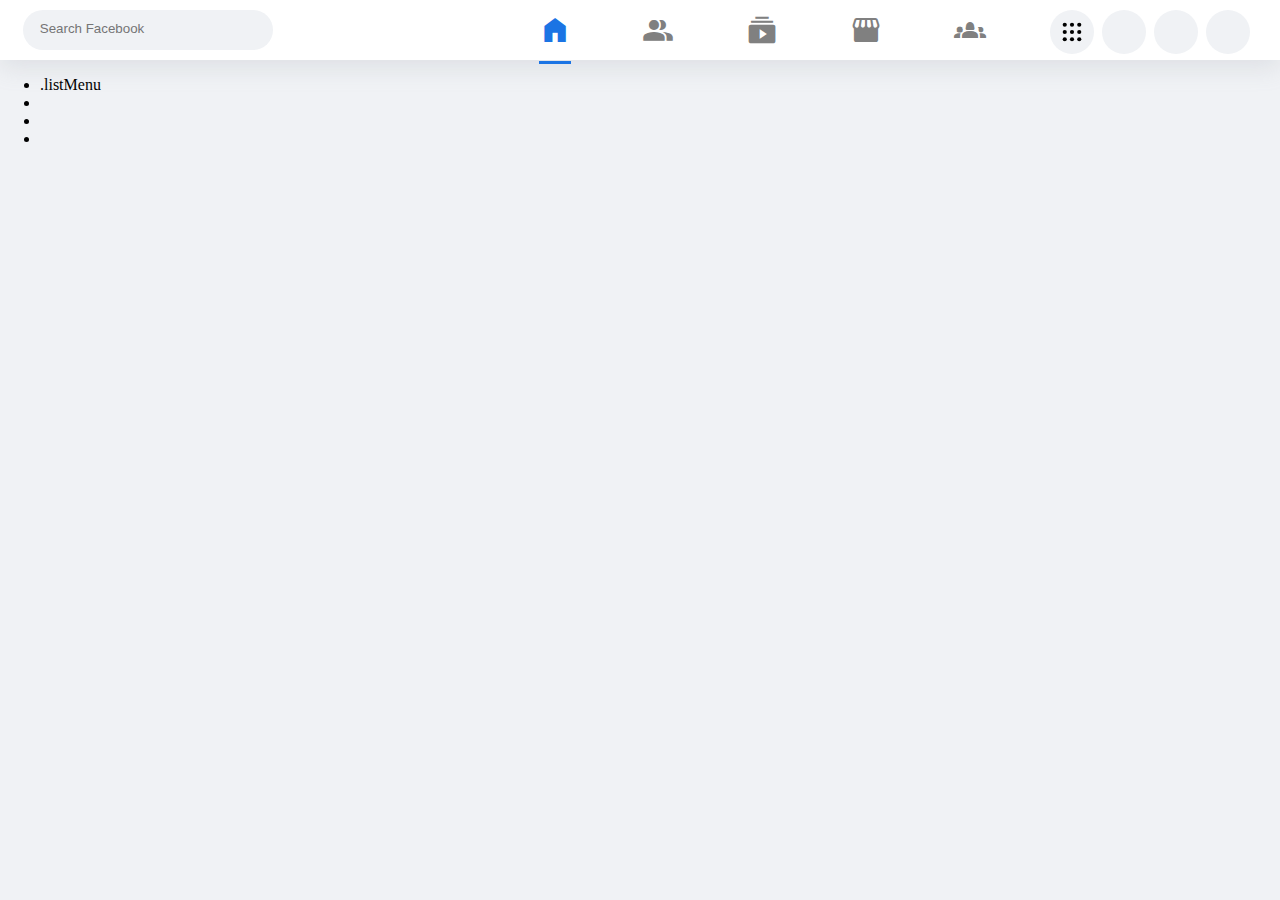
==== index.html @ 05fc9ad9 "Nav - Done" ====
<!DOCTYPE html>
<html lang="en">
  <head>
    <meta charset="UTF-8" />
    <meta http-equiv="X-UA-Compatible" content="IE=edge" />
    <meta name="viewport" content="width=\, initial-scale=1.0" />
    <link
      rel="stylesheet"
      href="https://fonts.googleapis.com/css2?family=Material+Symbols+Outlined:opsz,wght,FILL,GRAD@20..48,100..700,0..1,-50..200"
    />
    <link
      rel="stylesheet"
      href="https://cdnjs.cloudflare.com/ajax/libs/font-awesome/6.1.2/css/all.min.css"
      integrity="sha512-1sCRPdkRXhBV2PBLUdRb4tMg1w2YPf37qatUFeS7zlBy7jJI8Lf4VHwWfZZfpXtYSLy85pkm9GaYVYMfw5BC1A=="
      crossorigin="anonymous"
      referrerpolicy="no-referrer"
    />
    <link rel="stylesheet" href="icons.css" />
    <link rel="stylesheet" href="style.css" />
    <title>Facebook</title>
  </head>
  <body>
    <!-- Nav bar -->

    <div class="nav-bar">
      <!-- Search Bar and Icon -->
      <div class="left">
        <div class="iconDiv">
          <i class="fa-brands fa-facebook"></i>
        </div>

        <div class="searchDiv">
          <i class="fa-solid fa-magnifying-glass"></i>
          <input class="searchBar" type="text" placeholder="Search Facebook" />
        </div>
      </div>

      <!-- Pages -->
      <div class="middle">
        <div class="pageWrapper">
          <div class="page activePage">
            <span class="active material-symbols-outlined">home</span>
          </div>
          <div class="page">
            <span class="material-symbols-outlined"> group </span>
          </div>
          <div class="page">
            <span class="material-symbols-outlined"> subscriptions </span>
          </div>
          <div class="page">
            <span class="material-symbols-outlined"> storefront </span>
          </div>
          <div class="page">
            <span class="material-symbols-outlined"> groups_2 </span>
          </div>
        </div>
      </div>
      <div class="right">
        <div class="options">
          <div class="option menu">
            <img class="menu-icon" src="./Icons/application.svg" alt="">
          </div>
          <div class="option messenger">
            <i class="fa-brands fa-facebook-messenger"></i>
          </div>
          <div class="option notification">
            <i class="fa-solid fa-bell"></i>
          </div>
          <div class="option avatar">
            <i class="fa-solid fa-user-tie"></i>
          </div>
        </div>
      </div>
    </div>

    <!-- Nav End -->

    <!-- Left Bar -->
    <div class="left-sidebar">
      <ul class="list">
        <li>
          .listMenu
        </li>
        <li></li>
        <li></li>
        <li></li>
      </ul>
    </div>
    <!-- Left End -->

    <!-- Right Bar -->
    <!-- Right End -->

    <!-- Body Content -->
  </body>
</html>
---- icons.css ----
.material-symbols-outlined {
  font-variation-settings:
  'FILL' 1,
  'wght' 400,
  'GRAD' 0,
  'opsz' 48
}
---- style.css ----
body{
margin: 0;
padding: 0;
background-color: #F0F2F5;
}

.nav-bar{
    background-color: #FFF;
    display: flex;
    height: 60px;
    margin: 0;
    padding: 0 1%;
    position: relative;
    box-shadow: rgba(149, 157, 165, 0.2) 0px 8px 24px;
}
.nav-bar .left{
    display: flex;
}
.searchDiv{
    background-color: #F0F2F5;
    width: 250px;
    border-radius: 20px;
    height: 40px;
    margin-top: 10px;
}

.searchDiv input{
    background-color: #F0F2F5;
    margin-top: 10px;
    border: none;
    }
    .searchDiv input:focus{
        outline: none;
    }
.searchDiv i{
    margin-left: 15px;
   
}

.iconDiv{
    margin-top: 6px;
    font-size: 42px;
    margin-right: 10px;
    color: #0572E6;
}

.pageWrapper{
    display: flex;
    width: 500px;
    justify-content: space-between;
    position: absolute;
    top: 10px;
    left: 40%;

}
.pageWrapper .page{
    font-size: xx-large;
}
.material-symbols-outlined {
    font-size: xx-large;
    color: gray;
  }


  .page{
    cursor: pointer;
    width: 85px;
    height: 46px;
    border-radius: 8px;
    text-align: center;
    margin-top: 0px;
  }
  .page:hover{
    background-color: #f0f0f0;
  }
  .page > span {
    margin-top: 4px;
  }

  .active{
    color: #1B74E4;
    border-bottom: 3px solid #1B74E4;
    height: 47px;  
  }
  .activePage:hover{

    background-color: #FFF;
    
  }
  .nav-bar .right{
    position: absolute;
    right: 0;
  }

  .nav-bar .right .options{
  display: flex;
  width: 200px;
  font-size: 25px;
  justify-content: space-between;
  margin-top: 10px;
  margin-right: 30px;
  }

  .options .option{
    background-color: #F0F2F5;
    border-radius: 50%;
    padding: 7px;
    width: 30px;
    height: 30px;
  }

  .menu-icon{
    width: 30px;
  }
  .options .menu{
    width: 30px;
    height: 30px;
  }

  .option i{
    margin-left: 3px;
  }

  .options .option:hover{
    background-color: #cacbcb;
    cursor: pointer;
  }
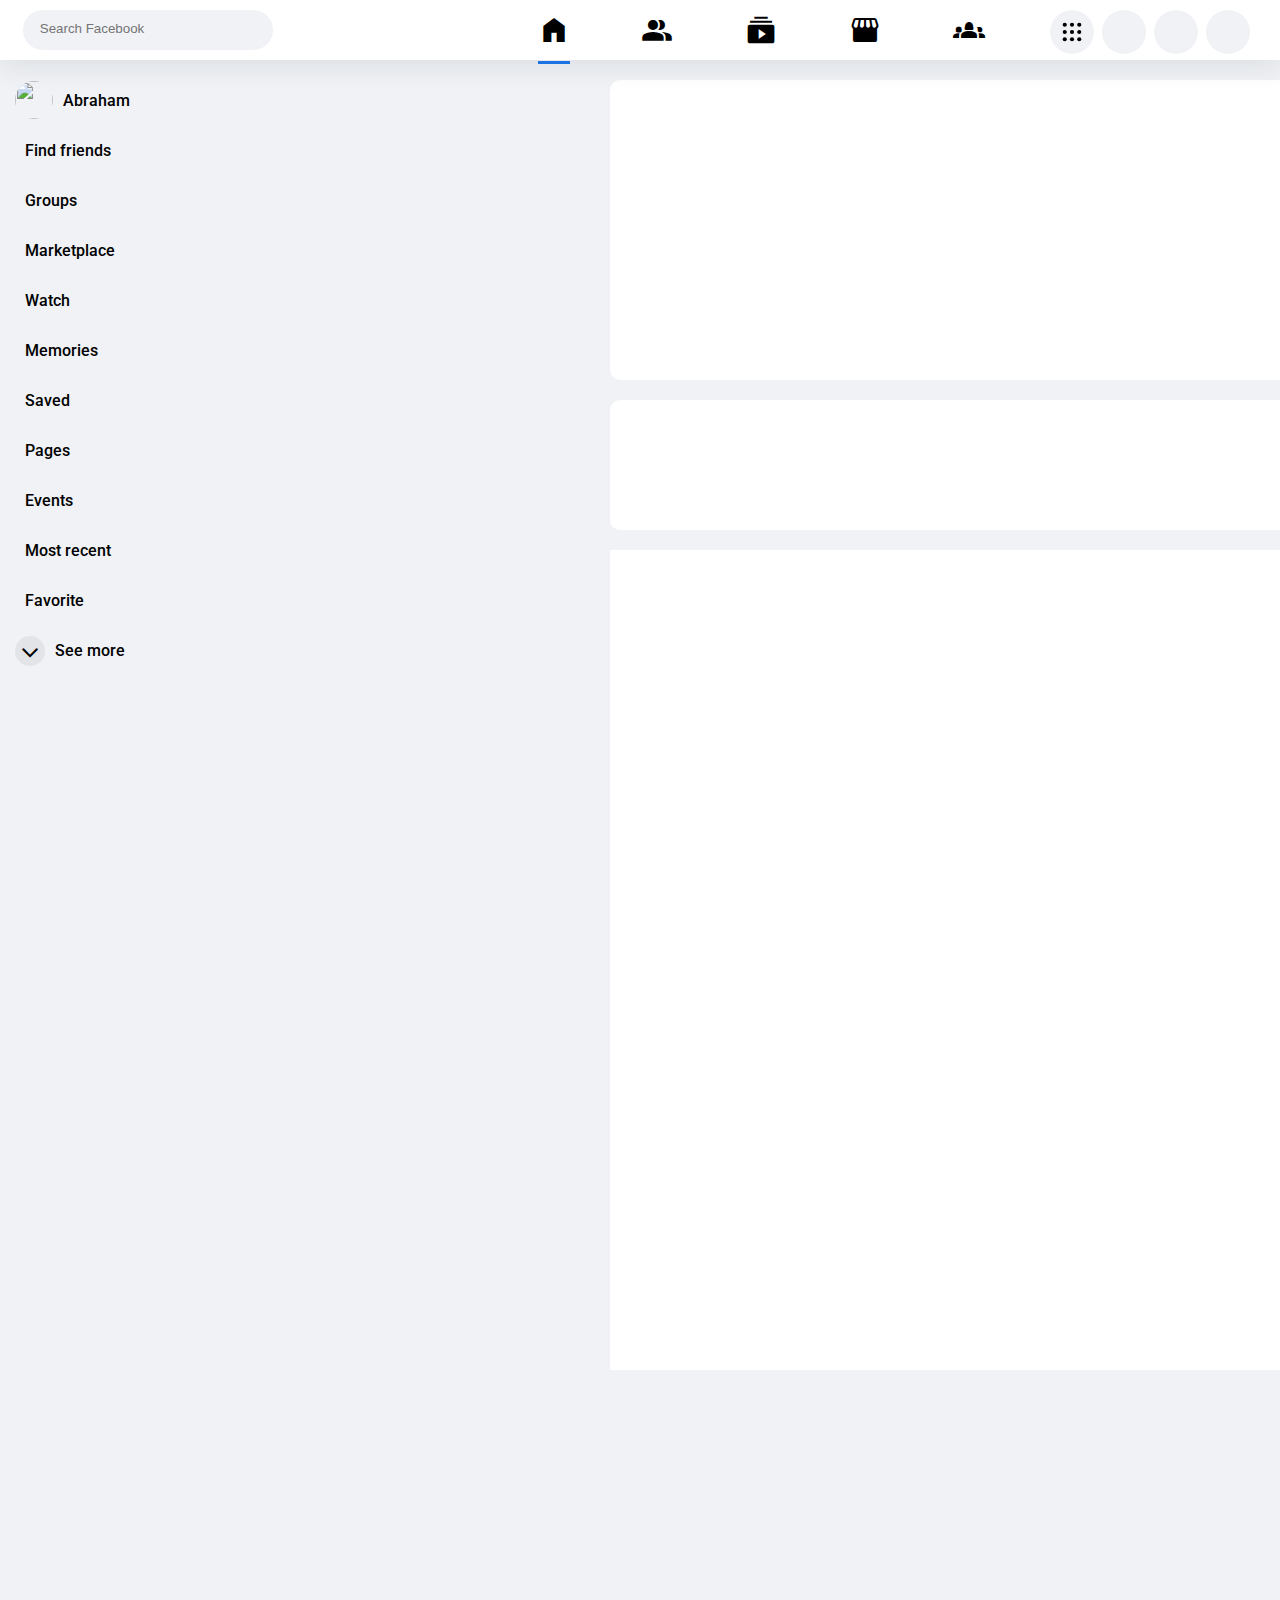
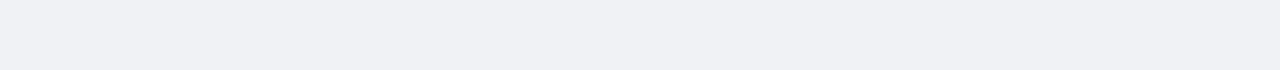
==== commit d476d986: "Post Layout" ====
--- a/index.html
+++ b/index.html
@@ -75,15 +75,191 @@
 
     <!-- Nav End -->
 
+    <div class="container">
+
+    
     <!-- Left Bar -->
+
+
     <div class="left-sidebar">
-      <ul class="list">
-        <li>
-          .listMenu
-        </li>
-        <li></li>
-        <li></li>
-        <li></li>
+      <ul class="lists">
+        <li>
+          <div class="list">
+            <div class="left">
+              <img class="list_logo avatar_img" src="https://cdn.discordapp.com/attachments/873277987313844304/1012802415671660554/image_1.jpeg" alt="">
+            </div>
+            <div class="right">
+              <p class="list_name">Abraham</p>
+            </div>
+          </div>
+        </li>
+
+
+
+
+        <li>
+          <div class="list">
+            <div class="left">
+              <img class="list_logo" src="https://static.xx.fbcdn.net/rsrc.php/v3/y8/r/S0U5ECzYUSu.png" alt="">
+            </div>
+            <div class="right">
+              <p class="list_name">Find friends</p>
+            </div>
+          </div>
+        </li>
+
+
+
+
+        <li>
+          <div class="list">
+            <div class="left">
+              <img class="list_logo" src="https://static.xx.fbcdn.net/rsrc.php/v3/y5/r/PrjLkDYpYbH.png" alt="">
+            </div>
+            <div class="right">
+              <p class="list_name">Groups</p>
+            </div>
+          </div>
+        </li>
+
+
+
+
+        <li>
+          <div class="list">
+            <div class="left">
+              <img class="list_logo" src="https://static.xx.fbcdn.net/rsrc.php/v3/yU/r/D2y-jJ2C_hO.png" alt="">
+            </div>
+            <div class="right">
+              <p class="list_name">Marketplace</p>
+            </div>
+          </div>
+        </li>
+
+
+
+
+
+        <li>
+          <div class="list">
+            <div class="left">
+              <img class="list_logo" src="https://static.xx.fbcdn.net/rsrc.php/v3/y5/r/duk32h44Y31.png" alt="">
+            </div>
+            <div class="right">
+              <p class="list_name">Watch</p>
+            </div>
+          </div>
+        </li>
+
+
+
+
+        <li>
+          <div class="list">
+            <div class="left">
+              <img class="list_logo" src="https://static.xx.fbcdn.net/rsrc.php/v3/y8/r/he-BkogidIc.png" alt="">
+            </div>
+            <div class="right">
+              <p class="list_name">Memories</p>
+            </div>
+          </div>
+        </li>
+        
+
+
+
+
+        <li>
+          <div class="list">
+            <div class="left">
+              <img class="list_logo" src="https://static.xx.fbcdn.net/rsrc.php/v3/yD/r/lVijPkTeN-r.png" alt="">
+            </div>
+            <div class="right">
+              <p class="list_name">Saved</p>
+            </div>
+          </div>
+        </li>
+       
+
+
+
+
+        <li>
+          <div class="list">
+            <div class="left">
+              <img class="list_logo" src="https://static.xx.fbcdn.net/rsrc.php/v3/yH/r/kyCAf2jbZvF.png" alt="">
+            </div>
+            <div class="right">
+              <p class="list_name">Pages</p>
+            </div>
+          </div>
+        </li>
+       
+
+
+        <li>
+          <div class="list">
+            <div class="left">
+              <img class="list_logo" src="https://static.xx.fbcdn.net/rsrc.php/v3/yr/r/qfMB40PdgWb.png" alt="">
+            </div>
+            <div class="right">
+              <p class="list_name">Events</p>
+            </div>
+          </div>
+        </li>
+    
+
+
+
+
+        <li>
+          <div class="list">
+            <div class="left">
+              <img class="list_logo" src="https://static.xx.fbcdn.net/rsrc.php/v3/yb/r/eECk3ceTaHJ.png" alt="">
+            </div>
+            <div class="right">
+              <p class="list_name">Most recent</p>
+            </div>
+          </div>
+        </li>
+     
+
+
+
+
+        <li>
+          <div class="list">
+            <div class="left">
+              <img class="list_logo" src="https://static.xx.fbcdn.net/rsrc.php/v3/yK/r/mAnT0r8GSOm.png" alt="">
+            </div>
+            <div class="right">
+              <p class="list_name">Favorite</p>
+            </div>
+          </div>
+        </li>
+  
+
+
+
+
+        <li>
+          <div class="list">
+            <div class="left">
+              <div class="down_icon">
+                <span class="material-symbols-outlined">
+                  expand_more
+                  </span>  
+              </div>
+            </div>
+            <div class="right">
+              <p class="list_name">See more</p>
+            </div>
+          </div>
+        </li>
+   
+
+
+ 
       </ul>
     </div>
     <!-- Left End -->
@@ -92,5 +268,38 @@
     <!-- Right End -->
 
     <!-- Body Content -->
+    
+    
+    
+    <!-- Stories -->
+    <div class="content">
+      <div class="stories">
+        <div class="top"></div>
+        <div class="bottom">
+          <div class="left"></div>
+          <div class="right"></div>
+        </div>
+
+      </div>
+
+
+      <!-- Stories End-->
+      
+      
+      <!-- Post Start -->
+      <div class="new_post">
+
+      </div>
+      <!-- Post End -->
+
+      <!-- Post Feed -->
+      <div class="feed_post">
+        
+      </div>
+    </div>
+   
+    
+  
+  </div>
   </body>
 </html>
--- a/style.css
+++ b/style.css
@@ -1,4 +1,8 @@
+@import url('https://fonts.googleapis.com/css2?family=Roboto:wght@100;300;400;500;700;900&display=swap');
+
+
 body{
+font-family: 'Roboto', sans-serif;
 margin: 0;
 padding: 0;
 background-color: #F0F2F5;
@@ -124,4 +128,93 @@
   .options .option:hover{
     background-color: #cacbcb;
     cursor: pointer;
-  } +  }
+
+  /* Container */
+
+  .container{
+    display: flex;
+  }
+  .lists{
+    list-style: none;
+    padding-left: 10px;
+  } 
+.list{
+  display: flex;
+  width: 350px;
+  height: 50px;
+  border-radius: 10px;
+  
+}
+.list:hover{
+  background-color: #E4E6E9;
+}
+
+.list .right,.list .left{
+  margin-top: 5px;
+}
+
+.list .left{
+  margin-left: 5px;
+}
+  .list_logo{
+    border-radius: 50%;
+    font-size: 30px;
+    color: #080808;
+    width: 36px;
+  }
+  .list_name{
+    font-weight: 500;
+    margin: 10px 0 0 10px;
+  }
+  .avatar_img{
+    width: 38px;
+    height: 38px;
+  }
+  .down_icon{
+    background-color: #92939625;
+    border-radius: 50%;
+    width: 30px;
+    height: 30px;
+    margin-top: 5px;
+  }
+  .material-symbols-outlined{
+    color: black;
+    margin: 1px 1px 0 -1px;
+  }
+
+  /* Stories */
+
+
+  .stories{
+    width: 700px;
+    height: 300px;
+    background-color: #FFF ;
+    margin-left: 250px;
+    margin-top: 20px;
+    border-radius: 10px;
+  }
+
+
+
+
+  /* New Post */
+  .new_post{
+    width: 700px;
+    height: 130px;
+    background-color: #FFF ;
+    margin-left: 250px;
+    margin-top: 20px;
+    border-radius: 10px;
+  }
+
+  /* Feed Post */
+
+  .feed_post{
+    height: 820px;
+    background-color: #FFF ;
+    margin-left: 250px;
+    margin-top: 20px;
+    margin-bottom: 300px;
+    
+  }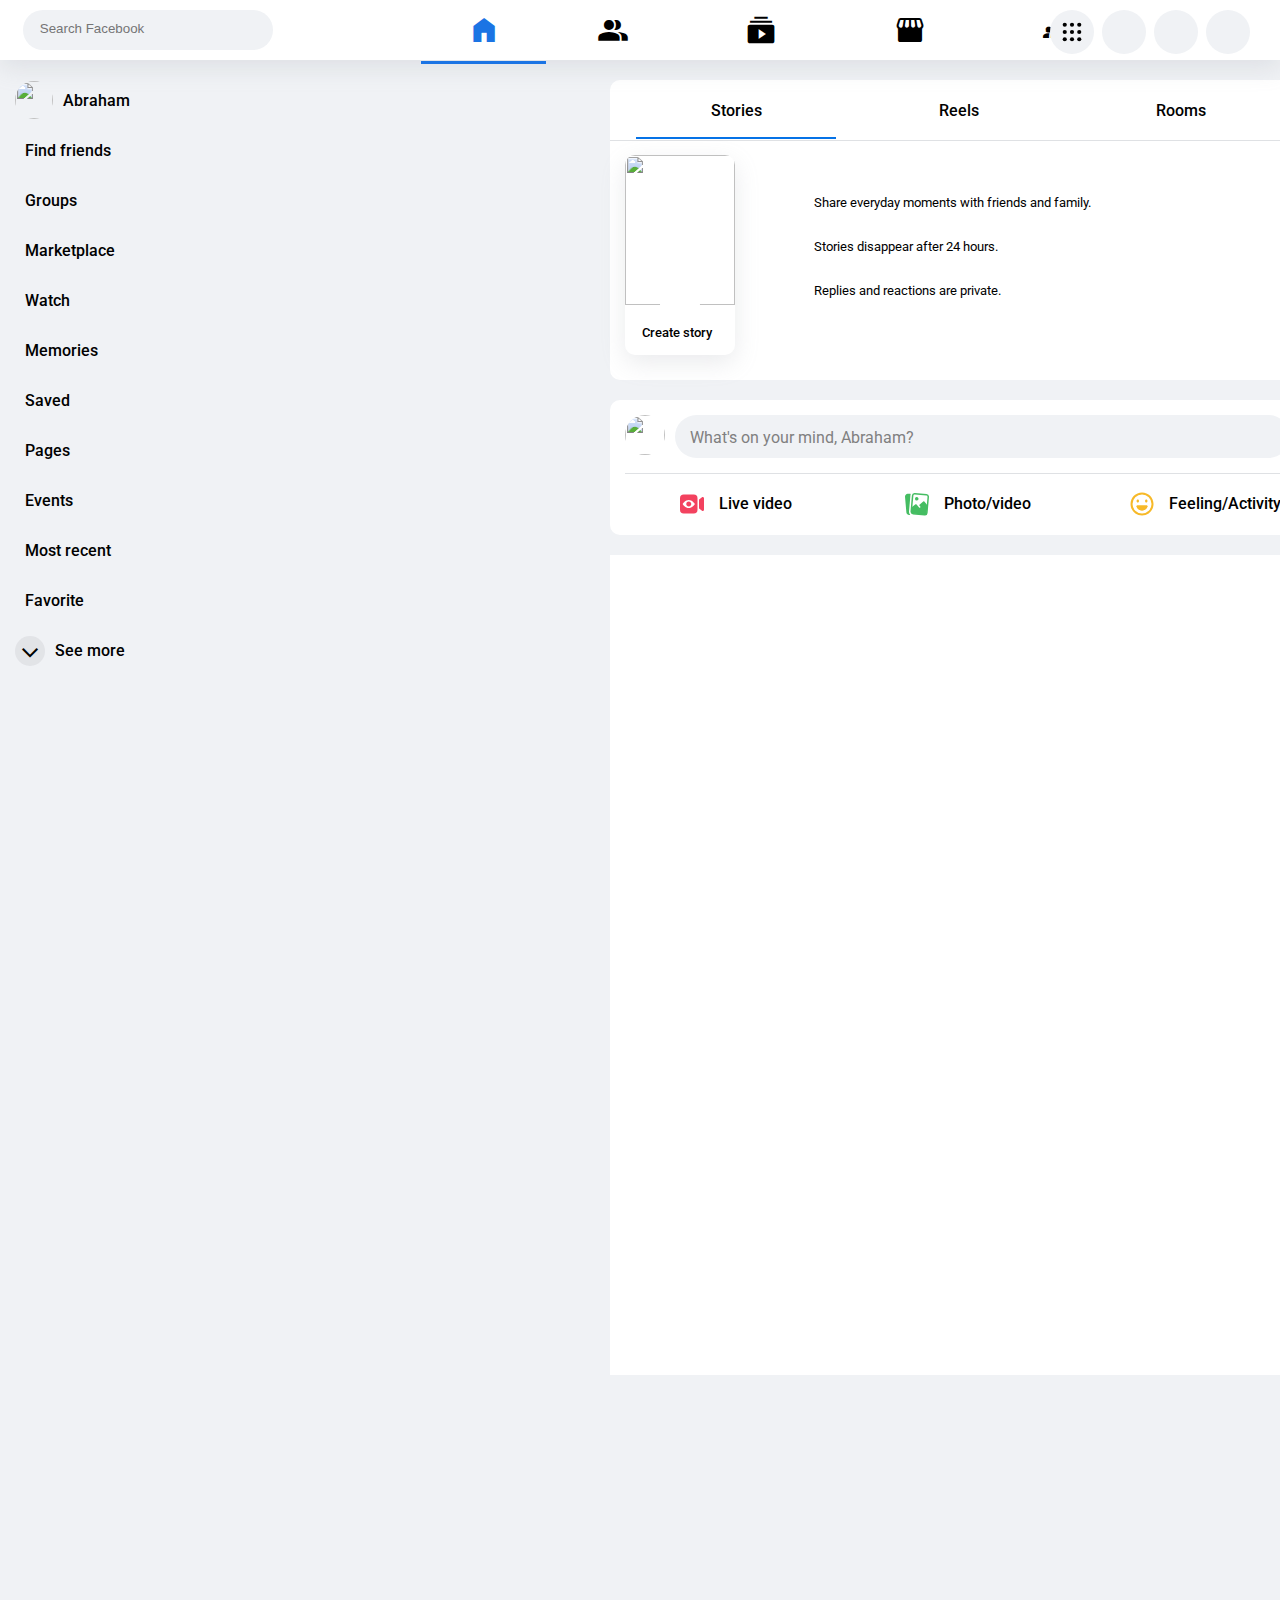
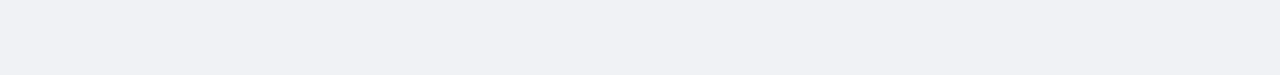
==== commit b2481963: "Almost Done" ====
--- a/index.html
+++ b/index.html
@@ -274,10 +274,77 @@
     <!-- Stories -->
     <div class="content">
       <div class="stories">
-        <div class="top"></div>
+        <div class="top">
+          <div class="top_items">
+            <div class="top_item active_item">
+              <p>Stories</p>
+            </div>
+            <div class="top_item">
+              <p>Reels</p>
+            </div>
+            <div class="top_item">
+              <p>Rooms</p>
+            </div>
+          </div>
+
+        </div>
         <div class="bottom">
-          <div class="left"></div>
-          <div class="right"></div>
+          <div class="left">
+
+              <div class="create_story">
+                <div class="top">
+                  <img class="story_avatar" src="https://cdn.discordapp.com/attachments/873277987313844304/1012802415671660554/image_1.jpeg" alt="">
+                </div>
+                <div class="bottom">
+                  <p>Create story</p>
+                </div>
+              </div>
+
+              <div class="add_icon">
+                <i class="fa-solid fa-circle-plus"></i>
+              </div>
+
+              <div class="hover_to_gray_div">
+
+              </div>
+
+          </div>
+          <div class="right">
+            <div class="stories_benefits">
+              <ul class="benefits">
+                <li class="benefit">
+                  <div class="benefit_item">
+                    <div class="left">
+                      <i data-visualcompletion="css-img" class="gneimcpu b0w474w7" style="background-image:url('https://static.xx.fbcdn.net/rsrc.php/v3/yB/r/gZ_Ab2ZSP3q.png');background-position:0 -183px;background-size:auto;width:24px;height:24px;background-repeat:no-repeat;display:inline-block"></i>
+                    </div>
+                    <div class="right">
+                      <p>Share everyday moments with friends and family.</p>
+                    </div>
+                  </div>
+                </li>
+                <li class="benefit">
+                  <div class="benefit_item">
+                    <div class="left">
+                      <i data-visualcompletion="css-img" class="gneimcpu b0w474w7" style="background-image:url('https://static.xx.fbcdn.net/rsrc.php/v3/yB/r/gZ_Ab2ZSP3q.png');background-position:0 -283px;background-size:auto;width:24px;height:24px;background-repeat:no-repeat;display:inline-block"></i>
+                    </div>
+                    <div class="right">
+                      <p>Stories disappear after 24 hours.</p>
+                    </div>
+                  </div>
+                </li>
+                <li class="benefit">
+                  <div class="benefit_item">
+                    <div class="left">
+                      <i data-visualcompletion="css-img" class="gneimcpu b0w474w7" style="background-image:url('https://static.xx.fbcdn.net/rsrc.php/v3/yB/r/gZ_Ab2ZSP3q.png');background-position:0 -58px;background-size:auto;width:24px;height:24px;background-repeat:no-repeat;display:inline-block"></i>
+                    </div>
+                    <div class="right">
+                      <p>Replies and reactions are private.</p>
+                    </div>
+                  </div>
+                </li>
+              </ul>
+            </div>
+          </div>
         </div>
 
       </div>
@@ -288,7 +355,59 @@
       
       <!-- Post Start -->
       <div class="new_post">
-
+        <div class="top">
+          <img src="https://cdn.discordapp.com/attachments/873277987313844304/1012802415671660554/image_1.jpeg" alt="">
+          <div class="input"><span style="color: gray;">What's on your mind, Abraham?</span></div>
+        </div>
+        <div class="bottom">
+          <ul class="post_actions">
+
+
+            <li class="post_action">
+              <div class="action">
+                <div class="left">
+                  <!-- SVG Code -->
+                  <svg style="color: #F3425F;" fill="currentColor" viewBox="0 0 24 24" width="1em" height="1em" class="b6ax4al1 m4pnbp5e somyomsx ahndzqod ruv4vjns mwtcrujb mx6bq00g"><g fill-rule="evenodd" transform="translate(-444 -156)"><g><path d="M113.029 2.514c-.363-.088-.746.014-1.048.234l-2.57 1.88a.999.999 0 0 0-.411.807v8.13a1 1 0 0 0 .41.808l2.602 1.901c.219.16.477.242.737.242.253 0 .508-.077.732-.235.34-.239.519-.65.519-1.065V3.735a1.25 1.25 0 0 0-.971-1.22m-20.15 6.563c.1-.146 2.475-3.578 5.87-3.578 3.396 0 5.771 3.432 5.87 3.578a.749.749 0 0 1 0 .844c-.099.146-2.474 3.578-5.87 3.578-3.395 0-5.77-3.432-5.87-3.578a.749.749 0 0 1 0-.844zM103.75 19a3.754 3.754 0 0 0 3.75-3.75V3.75A3.754 3.754 0 0 0 103.75 0h-10A3.754 3.754 0 0 0 90 3.75v11.5A3.754 3.754 0 0 0 93.75 19h10z" transform="translate(354 158.5)"></path><path d="M98.75 12c1.379 0 2.5-1.121 2.5-2.5S100.129 7 98.75 7a2.503 2.503 0 0 0-2.5 2.5c0 1.379 1.121 2.5 2.5 2.5" transform="translate(354 158.5)"></path></g></g></svg>
+  
+                </div>
+                <div class="right">
+                  <p>Live video</p>
+                </div>
+              </div>
+            </li>
+
+
+
+
+
+            <li class="post_action">
+              <div class="action">
+                <div class="left">
+                  <!-- SVG Code -->
+                  <svg style="color: #45BD62;" fill="currentColor" viewBox="0 0 24 24" width="1em" height="1em" class="b6ax4al1 m4pnbp5e somyomsx ahndzqod n7gtua6e mwtcrujb mx6bq00g"><g fill-rule="evenodd" transform="translate(-444 -156)"><g><path d="m96.968 22.425-.648.057a2.692 2.692 0 0 1-1.978-.625 2.69 2.69 0 0 1-.96-1.84L92.01 4.32a2.702 2.702 0 0 1 .79-2.156c.47-.472 1.111-.731 1.774-.79l2.58-.225a.498.498 0 0 1 .507.675 4.189 4.189 0 0 0-.251 1.11L96.017 18.85a4.206 4.206 0 0 0 .977 3.091s.459.364-.026.485m8.524-16.327a1.75 1.75 0 1 1-3.485.305 1.75 1.75 0 0 1 3.485-.305m5.85 3.011a.797.797 0 0 0-1.129-.093l-3.733 3.195a.545.545 0 0 0-.062.765l.837.993a.75.75 0 1 1-1.147.966l-2.502-2.981a.797.797 0 0 0-1.096-.12L99 14.5l-.5 4.25c-.06.674.326 2.19 1 2.25l11.916 1.166c.325.026 1-.039 1.25-.25.252-.21.89-.842.917-1.166l.833-8.084-3.073-3.557z" transform="translate(352 156.5)"></path><path fill-rule="nonzero" d="m111.61 22.963-11.604-1.015a2.77 2.77 0 0 1-2.512-2.995L98.88 3.09A2.77 2.77 0 0 1 101.876.58l11.603 1.015a2.77 2.77 0 0 1 2.513 2.994l-1.388 15.862a2.77 2.77 0 0 1-2.994 2.513zm.13-1.494.082.004a1.27 1.27 0 0 0 1.287-1.154l1.388-15.862a1.27 1.27 0 0 0-1.148-1.37l-11.604-1.014a1.27 1.27 0 0 0-1.37 1.15l-1.387 15.86a1.27 1.27 0 0 0 1.149 1.37l11.603 1.016z" transform="translate(352 156.5)"></path></g></g></svg>
+                </div>
+                <div class="right">
+                  <p>Photo/video</p>
+                </div>
+              </div>
+            </li>
+
+
+
+
+            <li class="post_action">
+              <div class="action">
+                <div class="left">
+                  <!-- SVG Code -->
+                  <svg style="color: #F7B928;" fill="currentColor" viewBox="0 0 24 24" width="1em" height="1em" class="b6ax4al1 m4pnbp5e somyomsx ahndzqod dxn77deq mwtcrujb mx6bq00g"><g fill-rule="evenodd" transform="translate(-444 -156)"><g><path d="M107.285 13c.49 0 .841.476.712.957-.623 2.324-2.837 4.043-5.473 4.043-2.636 0-4.85-1.719-5.473-4.043-.13-.48.222-.957.712-.957h9.522z" transform="translate(353.5 156.5)"></path><path fill-rule="nonzero" d="M114.024 11.5c0 6.351-5.149 11.5-11.5 11.5s-11.5-5.149-11.5-11.5S96.173 0 102.524 0s11.5 5.149 11.5 11.5zm-2 0a9.5 9.5 0 1 0-19 0 9.5 9.5 0 0 0 19 0z" transform="translate(353.5 156.5)"></path><path d="M99.524 8.5c0 .829-.56 1.5-1.25 1.5s-1.25-.671-1.25-1.5.56-1.5 1.25-1.5 1.25.671 1.25 1.5m8.5 0c0 .829-.56 1.5-1.25 1.5s-1.25-.671-1.25-1.5.56-1.5 1.25-1.5 1.25.671 1.25 1.5m-.739 4.5h-9.522c-.49 0-.841.476-.712.957.623 2.324 2.837 4.043 5.473 4.043 2.636 0 4.85-1.719 5.473-4.043.13-.48-.222-.957-.712-.957m-2.165 2c-.667.624-1.592 1-2.596 1a3.799 3.799 0 0 1-2.596-1h5.192" transform="translate(353.5 156.5)"></path></g></g></svg>
+                </div>
+                <div class="right">
+                  <p>Feeling/Activity</p>
+                </div>
+              </div>
+            </li>
+          </ul>
+        </div>
       </div>
       <!-- Post End -->
 
--- a/style.css
+++ b/style.css
@@ -7,7 +7,9 @@
 padding: 0;
 background-color: #F0F2F5;
 }
-
+ul{
+  list-style: none;
+}
 .nav-bar{
     background-color: #FFF;
     display: flex;
@@ -50,13 +52,14 @@
 
 .pageWrapper{
     display: flex;
-    width: 500px;
+    width: 680px;
     justify-content: space-between;
     position: absolute;
     top: 10px;
-    left: 40%;
-
-}
+    left: 33%;
+
+}
+
 .pageWrapper .page{
     font-size: xx-large;
 }
@@ -77,20 +80,16 @@
   .page:hover{
     background-color: #f0f0f0;
   }
+  .activePage:hover{
+
+    background-color: #FFF;
+    
+  }
   .page > span {
     margin-top: 4px;
   }
 
-  .active{
-    color: #1B74E4;
-    border-bottom: 3px solid #1B74E4;
-    height: 47px;  
-  }
-  .activePage:hover{
-
-    background-color: #FFF;
-    
-  }
+
   .nav-bar .right{
     position: absolute;
     right: 0;
@@ -136,7 +135,6 @@
     display: flex;
   }
   .lists{
-    list-style: none;
     padding-left: 10px;
   } 
 .list{
@@ -217,4 +215,211 @@
     margin-top: 20px;
     margin-bottom: 300px;
     
-  }+  }
+  .stories .top{
+    height: 60px;
+
+  }
+  .top_items{
+    display: grid;
+    grid-template-columns: repeat(3,1fr);
+    justify-content: center;
+    gap: 20px;
+    height: 100%;
+    width: 648px;
+    padding: 0 26px;
+    border-bottom: 1px solid rgba(149, 157, 165, 0.3);
+
+  }
+  .top_item{
+    width: 200px;
+    margin: 5px 0;
+    border-radius: 10px;
+    height: 52px;
+  }
+  .top_item:hover{
+    background-color: #F0F2F5;
+  }
+
+  .m-0{
+    margin: 0;
+  }
+
+  .top_item p{
+    text-align: center;
+    font-weight: 500 ;
+  }
+
+
+  .create_story{
+    height: 200px;
+    width: 110px;
+    margin: 15px;
+    border-radius: 10px;
+    background-color: #FFF;
+    box-shadow: rgba(149, 157, 165, 0.2) 0px 8px 24px;
+
+
+  }
+  .create_story .top{
+    height: 150px;
+  }
+  .create_story .top img{
+    width: 100%;
+    height: 100%;
+    border-radius: 10px 10px 0 0;
+    object-fit: cover;
+  }
+  
+
+  .create_story .bottom{
+    text-align: center;
+    background-color: #FFF;
+
+  }
+  .create_story .bottom p{
+    margin: 20px 0 0 0;
+    font-size: 13px;
+    font-weight: 500;
+    margin-left: 17px;
+  }
+
+  .add_icon{
+    width: 40px;
+    height: 40px;
+    border-radius: 50%;
+    background-color: #FFF;
+    text-align: center;
+    position: absolute;
+    top: 285px;
+    left: 660px;
+    color: #0572E6;
+  }
+  .add_icon i{
+    font-size: 28px;
+    margin-top: 7px;
+  }
+  .hover_to_gray_div{
+    height: 200px;
+    width: 110px;
+    background-color: rgba(149, 157, 165, 0.0);
+    position: absolute;
+    top: 155px;
+    left: 625px;
+    border-radius: 10px;
+  }
+  .hover_to_gray_div:hover{
+    background-color: rgba(0, 0, 0, .1);
+  }
+
+
+  .stories_benefits{
+    margin-top: 30px;
+  }
+
+  ul.benefits{
+    padding: 0;
+    margin-top: 50px;
+    margin-left: 30px;
+  }
+  .stories .bottom{
+    display: flex;
+  }
+
+
+  .benefit_item{
+    display: flex;
+    margin-top: 16px;
+  }
+  .benefit_item .right{
+    margin-left: 10px;
+  }
+
+  .benefit_item .right p{
+    margin: 0;
+    font-size: 13px;
+    margin-top: 5px;
+
+  }
+
+.new_post {
+  padding-bottom: 5px;
+}
+  .new_post .top{
+    display: flex;
+    gap: 10px;
+    width: 95%;
+    padding: 15px 0;
+    margin-left: 15px;
+    border-bottom: 1px solid rgba(149, 157, 165, 0.3);
+  }
+  .new_post .top img{
+    width: 40px;
+    height: 40px;
+    border-radius: 50%;
+  }
+  .new_post .top .input{
+    height: 30px;
+    width: 100%;
+    padding-top: 13px;
+    background-color: #F0F2F5;
+    border-radius: 30px;
+    padding-left: 15px;
+  }
+
+  .new_post .top .input:hover{
+background-color: #E3E5E8;
+cursor: pointer;
+  }
+
+  .post_actions{
+    display: flex;
+    padding-left: 15px;
+    margin-top: 5px;
+  }
+  .post_action{
+    margin-top: 5px;
+  }
+  .post_actions .post_action .action{
+    display: flex;
+    width: 215px;
+    border-radius: 10px;
+    padding: 5px;
+  }
+  .post_actions .post_action .action:hover{
+    background-color: #F0F2F5;
+    cursor: pointer;
+  }
+  .post_actions .post_action .action .left{
+    font-size: 24px;
+    margin-left: 50px;
+    margin-top: 3px;
+  }
+  .post_actions .post_action .action .right p{
+   margin: 0; 
+   margin-left: 15px;
+   margin-top: 5px;
+   font-weight: 500;
+
+  }
+  
+  /* Active */
+
+  .active{
+    color: #1B74E4;
+    border-bottom: 3px solid #1B74E4;
+    height: 47px;  
+    border-radius: 0;
+    width: 125px;
+    cursor: pointer;
+  }
+.active_item{
+  border-bottom: 2.5px solid  #0572E6 ;
+  border-radius: 0;
+  cursor: pointer;
+
+}
+.active_item:hover{
+  background-color: rgba(0, 0, 0, 0);
+
+}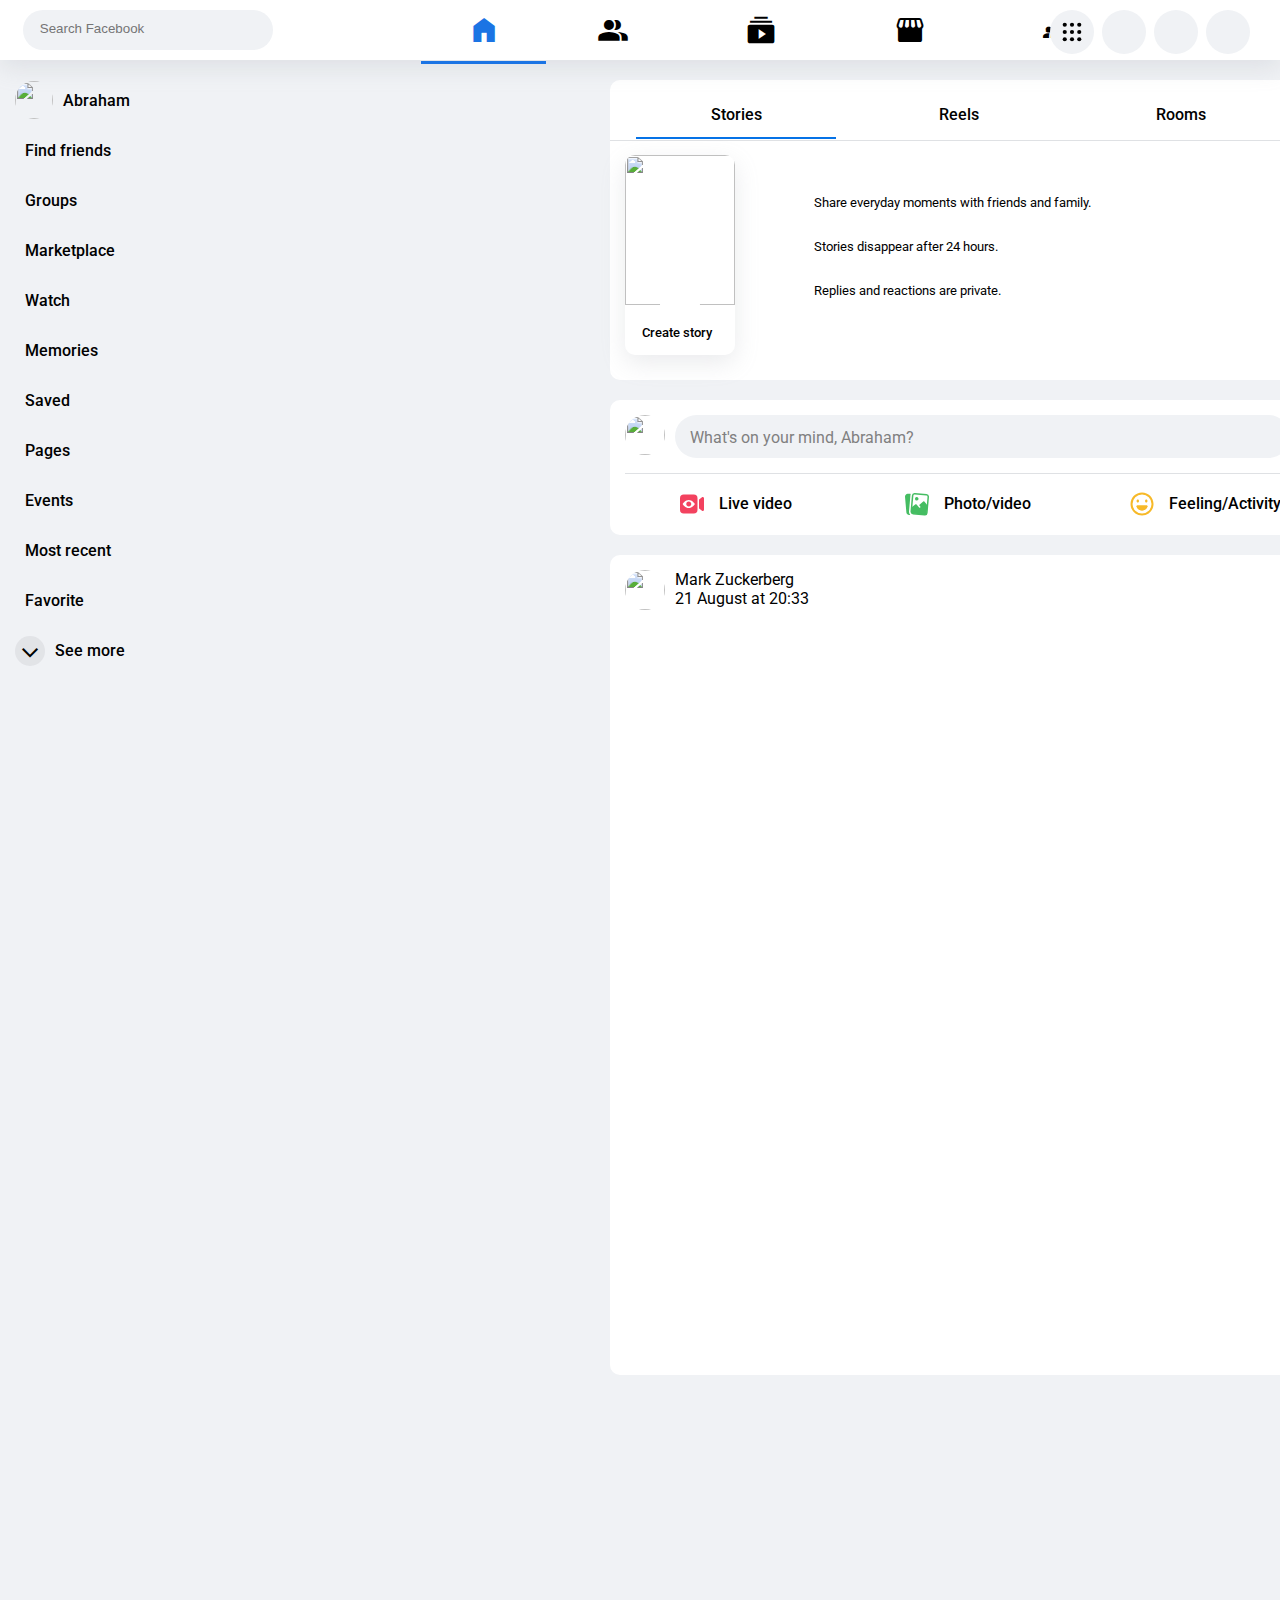
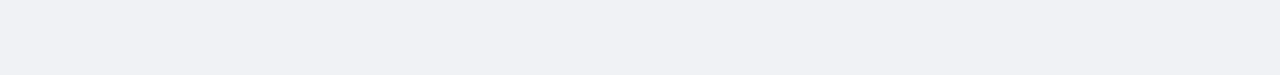
==== commit 87996f5d: "Feed Section Started" ====
--- a/index.html
+++ b/index.html
@@ -413,6 +413,26 @@
 
       <!-- Post Feed -->
       <div class="feed_post">
+
+        <div class="top">
+          <div class="info">
+            <div class="post_info">
+              <div class="left">
+                <img src="https://cdn.discordapp.com/attachments/873277987313844304/1012802415671660554/image_1.jpeg" alt="">
+              </div>
+              <div class="right">
+                <p class="username">Mark Zuckerberg</p>
+                <p class="date">21 August at 20:33</p>
+              </div>
+          </div>
+
+          <div class="info_menu">
+            <i class="fa-solid fa-ellipsis"></i>
+          </div>
+          </div>
+
+
+        </div>
         
       </div>
     </div>
--- a/style.css
+++ b/style.css
@@ -1,6 +1,8 @@
 @import url('https://fonts.googleapis.com/css2?family=Roboto:wght@100;300;400;500;700;900&display=swap');
 
-
+p{
+  margin: 0;
+}
 body{
 font-family: 'Roboto', sans-serif;
 margin: 0;
@@ -248,6 +250,7 @@
   .top_item p{
     text-align: center;
     font-weight: 500 ;
+    margin-top: 20px;
   }
 
 
@@ -402,7 +405,36 @@
    font-weight: 500;
 
   }
+
+  .feed_post{
+    border-radius: 10px;
+  }
+
+  .feed_post .top{
+    padding: 0 15px;
+  }
+
+  .feed_post .top .info{
+    height: 60px;
+    display: flex;
+    justify-content: space-between;
+  }
+  .feed_post .top .info .post_info{
+    display: flex;
+    gap: 10px;
+    margin-top: 15px;
+  }
+  .feed_post .top .info .post_info img{
+    height: 40px;
+    width: 40px;
+    border-radius: 50%;
+  }
+
+  .feed_post .top .info .info_menu{
+    margin: 15px 15px 0 0;
+  } 
   
+
   /* Active */
 
   .active{
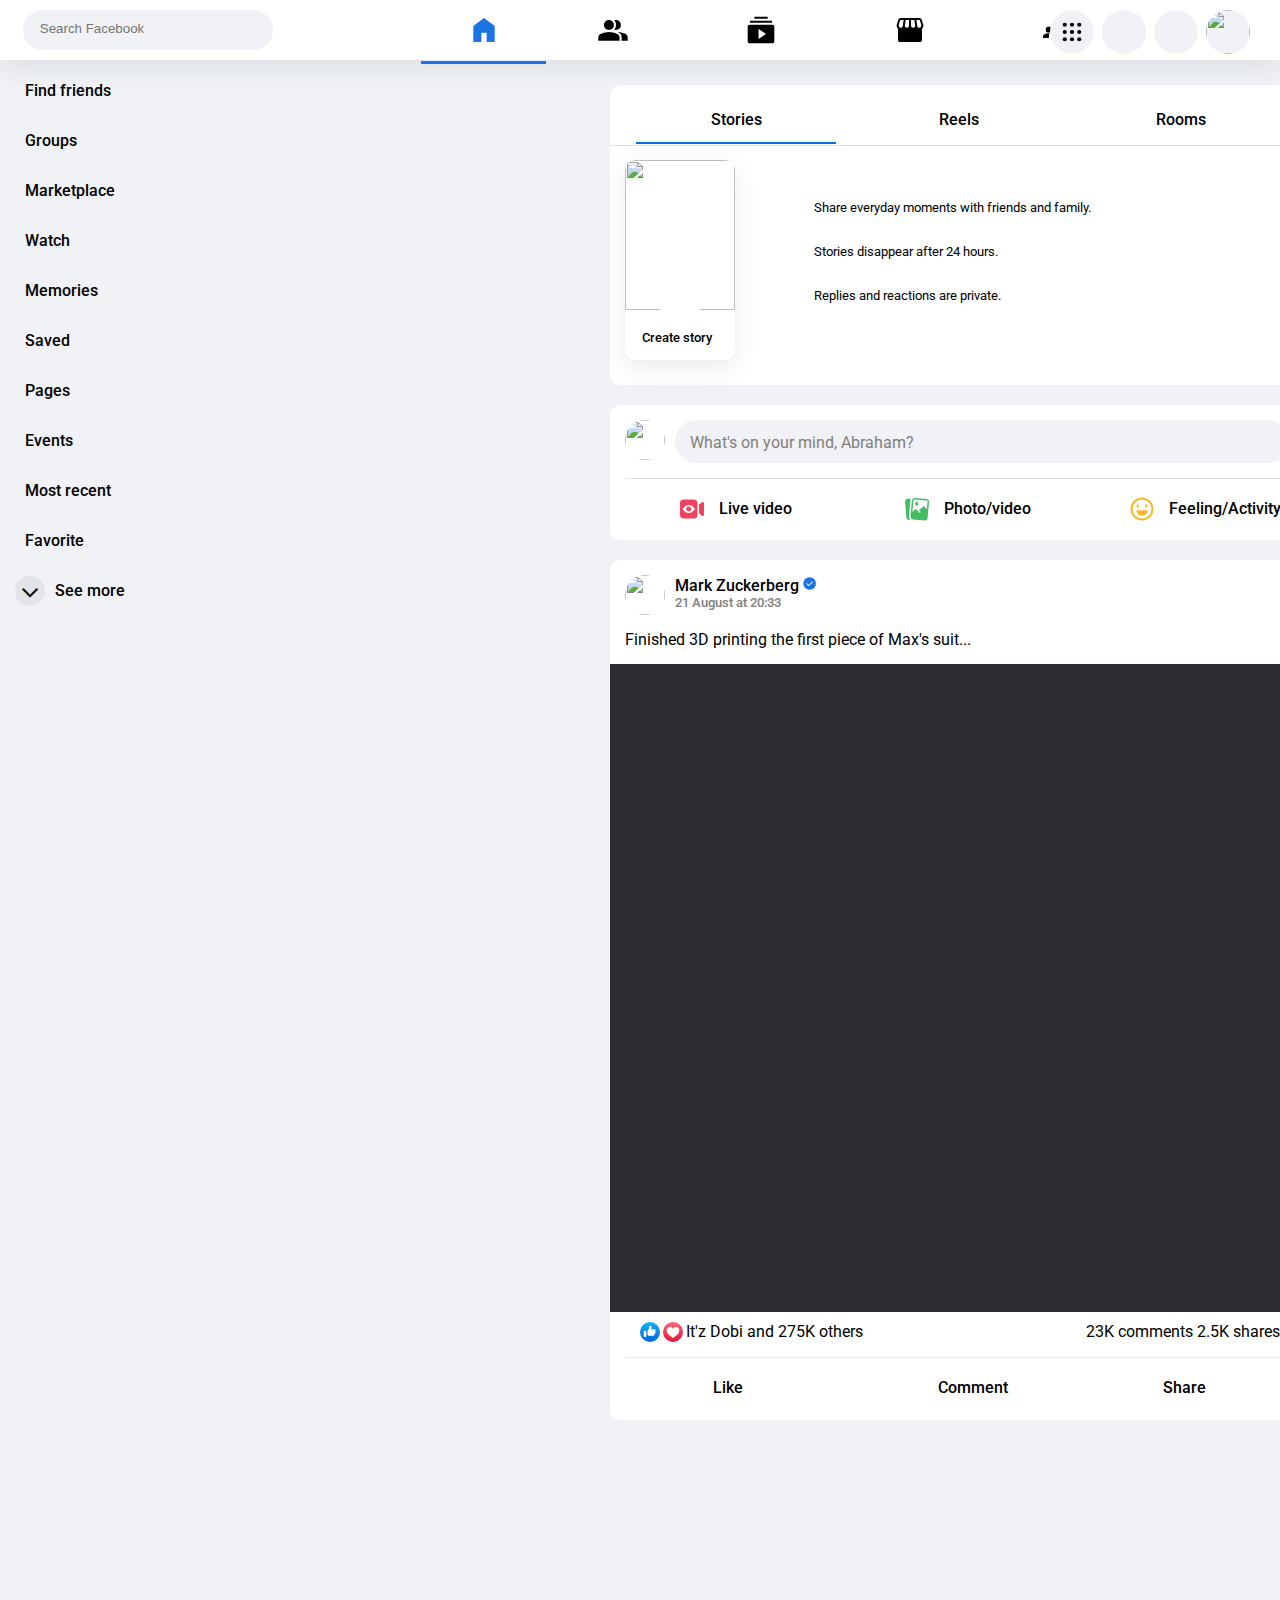
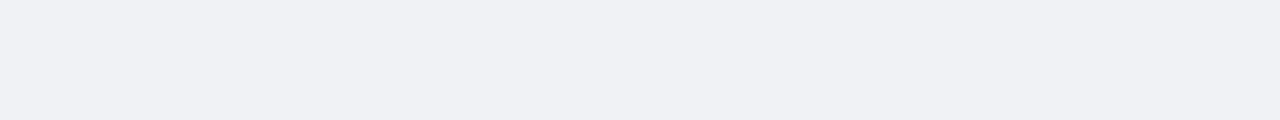
==== commit 0221e5b9: "Facebook Completed" ====
--- a/index.html
+++ b/index.html
@@ -21,6 +21,8 @@
   </head>
   <body>
     <!-- Nav bar -->
+    <nav>
+
 
     <div class="nav-bar">
       <!-- Search Bar and Icon -->
@@ -67,11 +69,13 @@
             <i class="fa-solid fa-bell"></i>
           </div>
           <div class="option avatar">
-            <i class="fa-solid fa-user-tie"></i>
+            <img class="avatar_img" src="https://cdn.discordapp.com/attachments/873277987313844304/1012802415671660554/image_1.jpeg" alt="">
           </div>
         </div>
       </div>
     </div>
+          
+  </nav>
 
     <!-- Nav End -->
 
@@ -265,6 +269,7 @@
     <!-- Left End -->
 
     <!-- Right Bar -->
+
     <!-- Right End -->
 
     <!-- Body Content -->
@@ -418,10 +423,12 @@
           <div class="info">
             <div class="post_info">
               <div class="left">
-                <img src="https://cdn.discordapp.com/attachments/873277987313844304/1012802415671660554/image_1.jpeg" alt="">
+                <img src="https://scontent.fcok6-1.fna.fbcdn.net/v/t1.6435-9/79515135_10111007623880301_5111576226921709568_n.jpg?_nc_cat=1&ccb=1-7&_nc_sid=09cbfe&_nc_ohc=lZKdiKhY5bQAX8gxNfo&_nc_ht=scontent.fcok6-1.fna&oh=00_AT-pmfvF_FoMbq-Lbfdg9AplUbx-4qSfmJU0Nk4__-t7Yg&oe=63323756" alt="">
               </div>
               <div class="right">
-                <p class="username">Mark Zuckerberg</p>
+                <p class="username">Mark Zuckerberg  <span class="material-symbols-outlined">
+                  check_circle
+                  </span></p>
                 <p class="date">21 August at 20:33</p>
               </div>
           </div>
@@ -431,7 +438,81 @@
           </div>
           </div>
 
-
+          <div class="post_content">
+            <p>Finished 3D printing the first piece of Max's suit...</p>
+          </div>
+        </div>
+
+
+        <div class="middle">
+          <div class="post_image">
+            <img src="https://scontent.fcok6-1.fna.fbcdn.net/v/t39.30808-6/300523156_10114633279706961_5851737757214915228_n.jpg?_nc_cat=101&ccb=1-7&_nc_sid=8bfeb9&_nc_ohc=GhbLwPRqSQIAX-PIG7T&_nc_ht=scontent.fcok6-1.fna&oh=00_AT9lp_51nM-OUug2x3tfVgu20P2HyfuXv3Bv_GFiSZUFEA&oe=6312C26D" alt="">
+          </div>
+        </div>
+
+
+        <div class="bottom">
+          <div class="top">
+            <div class="left">
+              <img src="data:image/svg+xml,%3csvg xmlns='http://www.w3.org/2000/svg' xmlns:xlink='http://www.w3.org/1999/xlink' viewBox='0 0 16 16'%3e%3cdefs%3e%3clinearGradient id='a' x1='50%25' x2='50%25' y1='0%25' y2='100%25'%3e%3cstop offset='0%25' stop-color='%2318AFFF'/%3e%3cstop offset='100%25' stop-color='%230062DF'/%3e%3c/linearGradient%3e%3cfilter id='c' width='118.8%25' height='118.8%25' x='-9.4%25' y='-9.4%25' filterUnits='objectBoundingBox'%3e%3cfeGaussianBlur in='SourceAlpha' result='shadowBlurInner1' stdDeviation='1'/%3e%3cfeOffset dy='-1' in='shadowBlurInner1' result='shadowOffsetInner1'/%3e%3cfeComposite in='shadowOffsetInner1' in2='SourceAlpha' k2='-1' k3='1' operator='arithmetic' result='shadowInnerInner1'/%3e%3cfeColorMatrix in='shadowInnerInner1' values='0 0 0 0 0 0 0 0 0 0.299356041 0 0 0 0 0.681187726 0 0 0 0.3495684 0'/%3e%3c/filter%3e%3cpath id='b' d='M8 0a8 8 0 00-8 8 8 8 0 1016 0 8 8 0 00-8-8z'/%3e%3c/defs%3e%3cg fill='none'%3e%3cuse fill='url(%23a)' xlink:href='%23b'/%3e%3cuse fill='black' filter='url(%23c)' xlink:href='%23b'/%3e%3cpath fill='white' d='M12.162 7.338c.176.123.338.245.338.674 0 .43-.229.604-.474.725a.73.73 0 01.089.546c-.077.344-.392.611-.672.69.121.194.159.385.015.62-.185.295-.346.407-1.058.407H7.5c-.988 0-1.5-.546-1.5-1V7.665c0-1.23 1.467-2.275 1.467-3.13L7.361 3.47c-.005-.065.008-.224.058-.27.08-.079.301-.2.635-.2.218 0 .363.041.534.123.581.277.732.978.732 1.542 0 .271-.414 1.083-.47 1.364 0 0 .867-.192 1.879-.199 1.061-.006 1.749.19 1.749.842 0 .261-.219.523-.316.666zM3.6 7h.8a.6.6 0 01.6.6v3.8a.6.6 0 01-.6.6h-.8a.6.6 0 01-.6-.6V7.6a.6.6 0 01.6-.6z'/%3e%3c/g%3e%3c/svg%3e" alt="">
+              <img src="data:image/svg+xml,%3csvg xmlns='http://www.w3.org/2000/svg' xmlns:xlink='http://www.w3.org/1999/xlink' viewBox='0 0 16 16'%3e%3cdefs%3e%3clinearGradient id='a' x1='50%25' x2='50%25' y1='0%25' y2='100%25'%3e%3cstop offset='0%25' stop-color='%23FF6680'/%3e%3cstop offset='100%25' stop-color='%23E61739'/%3e%3c/linearGradient%3e%3cfilter id='c' width='118.8%25' height='118.8%25' x='-9.4%25' y='-9.4%25' filterUnits='objectBoundingBox'%3e%3cfeGaussianBlur in='SourceAlpha' result='shadowBlurInner1' stdDeviation='1'/%3e%3cfeOffset dy='-1' in='shadowBlurInner1' result='shadowOffsetInner1'/%3e%3cfeComposite in='shadowOffsetInner1' in2='SourceAlpha' k2='-1' k3='1' operator='arithmetic' result='shadowInnerInner1'/%3e%3cfeColorMatrix in='shadowInnerInner1' values='0 0 0 0 0.710144928 0 0 0 0 0 0 0 0 0 0.117780134 0 0 0 0.349786932 0'/%3e%3c/filter%3e%3cpath id='b' d='M8 0a8 8 0 100 16A8 8 0 008 0z'/%3e%3c/defs%3e%3cg fill='none'%3e%3cuse fill='url(%23a)' xlink:href='%23b'/%3e%3cuse fill='black' filter='url(%23c)' xlink:href='%23b'/%3e%3cpath fill='white' d='M10.473 4C8.275 4 8 5.824 8 5.824S7.726 4 5.528 4c-2.114 0-2.73 2.222-2.472 3.41C3.736 10.55 8 12.75 8 12.75s4.265-2.2 4.945-5.34c.257-1.188-.36-3.41-2.472-3.41'/%3e%3c/g%3e%3c/svg%3e" alt="">
+              <p>It'z Dobi and 275K others</p>
+            </div>
+            <div class="right">
+              <p>23K comments 2.5K shares</p>
+            </div>
+          </div>
+          <div class="bottom">
+
+
+
+<ul class="post_actions">
+
+
+  <li class="post_action">
+    <div class="action">
+      <div class="left">
+        <!-- Icon -->
+<i data-visualcompletion="css-img" class="gneimcpu oee9glnz" style="background-image: url(&quot;https://static.xx.fbcdn.net/rsrc.php/v3/yZ/r/2k6UCOtK9nq.png&quot;);background-position: 0px -272px;background-size: auto;width: 18px;height: 18px;background-repeat: no-repeat;display: inline-block;"></i>
+      </div>
+      <div class="right">
+        <p>Like</p>
+      </div>
+    </div>
+  </li>
+
+
+
+
+
+  <li class="post_action">
+    <div class="action">
+      <div class="left">
+        <!-- Icon -->
+        <i data-visualcompletion="css-img" class="gneimcpu oee9glnz" style="background-image: url(&quot;https://static.xx.fbcdn.net/rsrc.php/v3/yZ/r/2k6UCOtK9nq.png&quot;); background-position: 0px -234px; background-size: auto; width: 18px; height: 18px; background-repeat: no-repeat; display: inline-block;"></i>
+            </div>
+      <div class="right">
+        <p>Comment</p>
+      </div>
+    </div>
+  </li>
+
+
+
+
+  <li class="post_action">
+    <div class="action">
+      <div class="left">
+        <!-- Icon -->
+        <i data-visualcompletion="css-img" class="gneimcpu oee9glnz" style="background-image: url(&quot;https://static.xx.fbcdn.net/rsrc.php/v3/yZ/r/2k6UCOtK9nq.png&quot;); background-position: 0px -291px; background-size: auto; width: 18px; height: 18px; background-repeat: no-repeat; display: inline-block;"></i>      </div>
+      <div class="right">
+        <p>Share</p>
+      </div>
+    </div>
+  </li>
+</ul>
+
+          </div>
         </div>
         
       </div>
--- a/style.css
+++ b/style.css
@@ -1,457 +1,613 @@
 @import url('https://fonts.googleapis.com/css2?family=Roboto:wght@100;300;400;500;700;900&display=swap');
 
-p{
+p {
   margin: 0;
 }
-body{
-font-family: 'Roboto', sans-serif;
-margin: 0;
-padding: 0;
-background-color: #F0F2F5;
-}
-ul{
+
+body {
+  font-family: 'Roboto', sans-serif;
+  margin: 0;
+  padding: 0;
+  background-color: #F0F2F5;
+}
+
+ul {
   list-style: none;
 }
-.nav-bar{
-    background-color: #FFF;
-    display: flex;
-    height: 60px;
-    margin: 0;
-    padding: 0 1%;
-    position: relative;
-    box-shadow: rgba(149, 157, 165, 0.2) 0px 8px 24px;
-}
-.nav-bar .left{
-    display: flex;
-}
-.searchDiv{
-    background-color: #F0F2F5;
-    width: 250px;
-    border-radius: 20px;
-    height: 40px;
-    margin-top: 10px;
-}
-
-.searchDiv input{
-    background-color: #F0F2F5;
-    margin-top: 10px;
-    border: none;
-    }
-    .searchDiv input:focus{
-        outline: none;
-    }
-.searchDiv i{
-    margin-left: 15px;
-   
-}
-
-.iconDiv{
-    margin-top: 6px;
-    font-size: 42px;
-    margin-right: 10px;
-    color: #0572E6;
-}
-
-.pageWrapper{
-    display: flex;
-    width: 680px;
-    justify-content: space-between;
-    position: absolute;
-    top: 10px;
-    left: 33%;
-
-}
-
-.pageWrapper .page{
-    font-size: xx-large;
-}
+
+nav {
+  position: fixed;
+  width: 100%;
+}
+
+.nav-bar {
+  background-color: #FFF;
+  display: flex;
+  height: 60px;
+  margin: 0;
+  padding: 0 1%;
+  position: relative;
+  box-shadow: rgba(149, 157, 165, 0.2) 0px 8px 24px;
+}
+
+.nav-bar .left {
+  display: flex;
+}
+
+.searchDiv {
+  background-color: #F0F2F5;
+  width: 250px;
+  border-radius: 20px;
+  height: 40px;
+  margin-top: 10px;
+}
+
+.searchDiv input {
+  background-color: #F0F2F5;
+  margin-top: 10px;
+  border: none;
+}
+
+.searchDiv input:focus {
+  outline: none;
+}
+
+.searchDiv i {
+  margin-left: 15px;
+
+}
+
+.iconDiv {
+  margin-top: 6px;
+  font-size: 42px;
+  margin-right: 10px;
+  color: #0572E6;
+}
+
+.pageWrapper {
+  display: flex;
+  width: 680px;
+  justify-content: space-between;
+  position: absolute;
+  top: 10px;
+  left: 33%;
+
+}
+
+.pageWrapper .page {
+  font-size: xx-large;
+}
+
 .material-symbols-outlined {
-    font-size: xx-large;
-    color: gray;
-  }
-
-
-  .page{
-    cursor: pointer;
-    width: 85px;
-    height: 46px;
-    border-radius: 8px;
-    text-align: center;
-    margin-top: 0px;
-  }
-  .page:hover{
-    background-color: #f0f0f0;
-  }
-  .activePage:hover{
-
-    background-color: #FFF;
-    
-  }
-  .page > span {
-    margin-top: 4px;
-  }
-
-
-  .nav-bar .right{
-    position: absolute;
-    right: 0;
-  }
-
-  .nav-bar .right .options{
+  font-size: xx-large;
+  color: gray;
+}
+
+
+.page {
+  cursor: pointer;
+  width: 85px;
+  height: 46px;
+  border-radius: 8px;
+  text-align: center;
+  margin-top: 0px;
+}
+
+.page:hover {
+  background-color: #f0f0f0;
+}
+
+.activePage:hover {
+
+  background-color: #FFF;
+
+}
+
+.page>span {
+  margin-top: 4px;
+}
+
+
+.nav-bar .right {
+  position: absolute;
+  right: 0;
+}
+
+.nav-bar .right .options {
   display: flex;
   width: 200px;
   font-size: 25px;
   justify-content: space-between;
   margin-top: 10px;
   margin-right: 30px;
-  }
-
-  .options .option{
-    background-color: #F0F2F5;
-    border-radius: 50%;
-    padding: 7px;
-    width: 30px;
-    height: 30px;
-  }
-
-  .menu-icon{
-    width: 30px;
-  }
-  .options .menu{
-    width: 30px;
-    height: 30px;
-  }
-
-  .option i{
-    margin-left: 3px;
-  }
-
-  .options .option:hover{
-    background-color: #cacbcb;
-    cursor: pointer;
-  }
-
-  /* Container */
-
-  .container{
-    display: flex;
-  }
-  .lists{
-    padding-left: 10px;
-  } 
-.list{
+}
+
+.options .option {
+  background-color: #F0F2F5;
+  border-radius: 50%;
+  padding: 7px;
+  width: 30px;
+  height: 30px;
+}
+
+.menu-icon {
+  width: 30px;
+}
+
+.options .menu {
+  width: 30px;
+  height: 30px;
+}
+
+.option i {
+  margin-left: 3px;
+}
+
+.avatar img {
+  width: 44px;
+  height: 44px;
+  border-radius: 50%;
+  margin-top: -7px;
+  margin-left: -7px;
+}
+
+.options .option:hover {
+  background-color: #cacbcb;
+  cursor: pointer;
+}
+
+/* SideBar */
+.left_sidebar {
+  position: fixed;
+  margin-top: 65px;
+}
+
+/* Container */
+
+.content{
+  margin-top: 65px;
+}
+
+.container {
+  display: flex;
+}
+
+.lists {
+  padding-left: 10px;
+}
+
+.list {
   display: flex;
   width: 350px;
   height: 50px;
   border-radius: 10px;
-  
-}
-.list:hover{
+
+}
+
+.list:hover {
   background-color: #E4E6E9;
 }
 
-.list .right,.list .left{
+.list .right,
+.list .left {
   margin-top: 5px;
 }
 
-.list .left{
+.list .left {
   margin-left: 5px;
 }
-  .list_logo{
-    border-radius: 50%;
-    font-size: 30px;
-    color: #080808;
-    width: 36px;
-  }
-  .list_name{
-    font-weight: 500;
-    margin: 10px 0 0 10px;
-  }
-  .avatar_img{
-    width: 38px;
-    height: 38px;
-  }
-  .down_icon{
-    background-color: #92939625;
-    border-radius: 50%;
-    width: 30px;
-    height: 30px;
-    margin-top: 5px;
-  }
-  .material-symbols-outlined{
-    color: black;
-    margin: 1px 1px 0 -1px;
-  }
-
-  /* Stories */
-
-
-  .stories{
-    width: 700px;
-    height: 300px;
-    background-color: #FFF ;
-    margin-left: 250px;
-    margin-top: 20px;
-    border-radius: 10px;
-  }
-
-
-
-
-  /* New Post */
-  .new_post{
-    width: 700px;
-    height: 130px;
-    background-color: #FFF ;
-    margin-left: 250px;
-    margin-top: 20px;
-    border-radius: 10px;
-  }
-
-  /* Feed Post */
-
-  .feed_post{
-    height: 820px;
-    background-color: #FFF ;
-    margin-left: 250px;
-    margin-top: 20px;
-    margin-bottom: 300px;
-    
-  }
-  .stories .top{
-    height: 60px;
-
-  }
-  .top_items{
-    display: grid;
-    grid-template-columns: repeat(3,1fr);
-    justify-content: center;
-    gap: 20px;
-    height: 100%;
-    width: 648px;
-    padding: 0 26px;
-    border-bottom: 1px solid rgba(149, 157, 165, 0.3);
-
-  }
-  .top_item{
-    width: 200px;
-    margin: 5px 0;
-    border-radius: 10px;
-    height: 52px;
-  }
-  .top_item:hover{
-    background-color: #F0F2F5;
-  }
-
-  .m-0{
-    margin: 0;
-  }
-
-  .top_item p{
-    text-align: center;
-    font-weight: 500 ;
-    margin-top: 20px;
-  }
-
-
-  .create_story{
-    height: 200px;
-    width: 110px;
-    margin: 15px;
-    border-radius: 10px;
-    background-color: #FFF;
-    box-shadow: rgba(149, 157, 165, 0.2) 0px 8px 24px;
-
-
-  }
-  .create_story .top{
-    height: 150px;
-  }
-  .create_story .top img{
-    width: 100%;
-    height: 100%;
-    border-radius: 10px 10px 0 0;
-    object-fit: cover;
-  }
-  
-
-  .create_story .bottom{
-    text-align: center;
-    background-color: #FFF;
-
-  }
-  .create_story .bottom p{
-    margin: 20px 0 0 0;
-    font-size: 13px;
-    font-weight: 500;
-    margin-left: 17px;
-  }
-
-  .add_icon{
-    width: 40px;
-    height: 40px;
-    border-radius: 50%;
-    background-color: #FFF;
-    text-align: center;
-    position: absolute;
-    top: 285px;
-    left: 660px;
-    color: #0572E6;
-  }
-  .add_icon i{
-    font-size: 28px;
-    margin-top: 7px;
-  }
-  .hover_to_gray_div{
-    height: 200px;
-    width: 110px;
-    background-color: rgba(149, 157, 165, 0.0);
-    position: absolute;
-    top: 155px;
-    left: 625px;
-    border-radius: 10px;
-  }
-  .hover_to_gray_div:hover{
-    background-color: rgba(0, 0, 0, .1);
-  }
-
-
-  .stories_benefits{
-    margin-top: 30px;
-  }
-
-  ul.benefits{
-    padding: 0;
-    margin-top: 50px;
-    margin-left: 30px;
-  }
-  .stories .bottom{
-    display: flex;
-  }
-
-
-  .benefit_item{
-    display: flex;
-    margin-top: 16px;
-  }
-  .benefit_item .right{
-    margin-left: 10px;
-  }
-
-  .benefit_item .right p{
-    margin: 0;
-    font-size: 13px;
-    margin-top: 5px;
-
-  }
+
+.list_logo {
+  border-radius: 50%;
+  font-size: 30px;
+  color: #080808;
+  width: 36px;
+}
+
+.list_name {
+  font-weight: 500;
+  margin: 10px 0 0 10px;
+}
+
+.avatar_img {
+  width: 38px;
+  height: 38px;
+}
+
+.down_icon {
+  background-color: #92939625;
+  border-radius: 50%;
+  width: 30px;
+  height: 30px;
+  margin-top: 5px;
+}
+
+.material-symbols-outlined {
+  color: black;
+  margin: 1px 1px 0 -1px;
+}
+
+/* Stories */
+
+
+.stories {
+  width: 700px;
+  height: 300px;
+  background-color: #FFF;
+  margin-left: 250px;
+  margin-top: 20px;
+  border-radius: 10px;
+}
+
+
+
+
+/* New Post */
+.new_post {
+  width: 700px;
+  height: 130px;
+  background-color: #FFF;
+  margin-left: 250px;
+  margin-top: 20px;
+  border-radius: 10px;
+}
+
+
+.stories .top {
+  height: 60px;
+
+}
+
+.top_items {
+  display: grid;
+  grid-template-columns: repeat(3, 1fr);
+  justify-content: center;
+  gap: 20px;
+  height: 100%;
+  width: 648px;
+  padding: 0 26px;
+  border-bottom: 1px solid rgba(149, 157, 165, 0.3);
+
+}
+
+.top_item {
+  width: 200px;
+  margin: 5px 0;
+  border-radius: 10px;
+  height: 52px;
+}
+
+.top_item:hover {
+  background-color: #F0F2F5;
+}
+
+.m-0 {
+  margin: 0;
+}
+
+.top_item p {
+  text-align: center;
+  font-weight: 500;
+  margin-top: 20px;
+}
+
+
+.create_story {
+  height: 200px;
+  width: 110px;
+  margin: 15px;
+  border-radius: 10px;
+  background-color: #FFF;
+  box-shadow: rgba(149, 157, 165, 0.2) 0px 8px 24px;
+
+
+}
+
+.create_story .top {
+  height: 150px;
+}
+
+.create_story .top img {
+  width: 100%;
+  height: 100%;
+  border-radius: 10px 10px 0 0;
+  object-fit: cover;
+}
+
+
+.create_story .bottom {
+  text-align: center;
+  background-color: #FFF;
+
+}
+
+.create_story .bottom p {
+  margin: 20px 0 0 0;
+  font-size: 13px;
+  font-weight: 500;
+  margin-left: 17px;
+}
+
+.add_icon {
+  width: 40px;
+  height: 40px;
+  border-radius: 50%;
+  background-color: #FFF;
+  text-align: center;
+  position: absolute;
+  top: 285px;
+  left: 660px;
+  color: #0572E6;
+}
+
+.add_icon i {
+  font-size: 28px;
+  margin-top: 7px;
+}
+
+.hover_to_gray_div {
+  height: 200px;
+  width: 110px;
+  background-color: rgba(149, 157, 165, 0.0);
+  position: absolute;
+  top: 155px;
+  left: 625px;
+  border-radius: 10px;
+}
+
+.hover_to_gray_div:hover {
+  background-color: rgba(0, 0, 0, .1);
+}
+
+
+.stories_benefits {
+  margin-top: 30px;
+}
+
+ul.benefits {
+  padding: 0;
+  margin-top: 50px;
+  margin-left: 30px;
+}
+
+.stories .bottom {
+  display: flex;
+}
+
+
+.benefit_item {
+  display: flex;
+  margin-top: 16px;
+}
+
+.benefit_item .right {
+  margin-left: 10px;
+}
+
+.benefit_item .right p {
+  margin: 0;
+  font-size: 13px;
+  margin-top: 5px;
+
+}
 
 .new_post {
   padding-bottom: 5px;
 }
-  .new_post .top{
-    display: flex;
-    gap: 10px;
-    width: 95%;
-    padding: 15px 0;
-    margin-left: 15px;
-    border-bottom: 1px solid rgba(149, 157, 165, 0.3);
-  }
-  .new_post .top img{
-    width: 40px;
-    height: 40px;
-    border-radius: 50%;
-  }
-  .new_post .top .input{
-    height: 30px;
-    width: 100%;
-    padding-top: 13px;
-    background-color: #F0F2F5;
-    border-radius: 30px;
-    padding-left: 15px;
-  }
-
-  .new_post .top .input:hover{
-background-color: #E3E5E8;
-cursor: pointer;
-  }
-
-  .post_actions{
-    display: flex;
-    padding-left: 15px;
-    margin-top: 5px;
-  }
-  .post_action{
-    margin-top: 5px;
-  }
-  .post_actions .post_action .action{
-    display: flex;
-    width: 215px;
-    border-radius: 10px;
-    padding: 5px;
-  }
-  .post_actions .post_action .action:hover{
-    background-color: #F0F2F5;
-    cursor: pointer;
-  }
-  .post_actions .post_action .action .left{
-    font-size: 24px;
-    margin-left: 50px;
-    margin-top: 3px;
-  }
-  .post_actions .post_action .action .right p{
-   margin: 0; 
-   margin-left: 15px;
-   margin-top: 5px;
-   font-weight: 500;
-
-  }
-
-  .feed_post{
-    border-radius: 10px;
-  }
-
-  .feed_post .top{
-    padding: 0 15px;
-  }
-
-  .feed_post .top .info{
-    height: 60px;
-    display: flex;
-    justify-content: space-between;
-  }
-  .feed_post .top .info .post_info{
-    display: flex;
-    gap: 10px;
-    margin-top: 15px;
-  }
-  .feed_post .top .info .post_info img{
-    height: 40px;
-    width: 40px;
-    border-radius: 50%;
-  }
-
-  .feed_post .top .info .info_menu{
-    margin: 15px 15px 0 0;
-  } 
-  
-
-  /* Active */
-
-  .active{
-    color: #1B74E4;
-    border-bottom: 3px solid #1B74E4;
-    height: 47px;  
-    border-radius: 0;
-    width: 125px;
-    cursor: pointer;
-  }
-.active_item{
-  border-bottom: 2.5px solid  #0572E6 ;
+
+.new_post .top {
+  display: flex;
+  gap: 10px;
+  width: 95%;
+  padding: 15px 0;
+  margin-left: 15px;
+  border-bottom: 1px solid rgba(149, 157, 165, 0.3);
+}
+
+.new_post .top img {
+  width: 40px;
+  height: 40px;
+  border-radius: 50%;
+}
+
+.new_post .top .input {
+  height: 30px;
+  width: 100%;
+  padding-top: 13px;
+  background-color: #F0F2F5;
+  border-radius: 30px;
+  padding-left: 15px;
+}
+
+.new_post .top .input:hover {
+  background-color: #E3E5E8;
+  cursor: pointer;
+}
+
+.post_actions {
+  display: flex;
+  padding-left: 15px;
+  margin-top: 5px;
+}
+
+.post_action {
+  margin-top: 5px;
+}
+
+.post_actions .post_action .action {
+  display: flex;
+  width: 215px;
+  border-radius: 10px;
+  padding: 5px;
+}
+
+.post_actions .post_action .action:hover {
+  background-color: #F0F2F5;
+  cursor: pointer;
+}
+
+.post_actions .post_action .action .left {
+  font-size: 24px;
+  margin-left: 50px;
+  margin-top: 3px;
+}
+
+.post_actions .post_action .action .right p {
+  margin: 0;
+  margin-left: 15px;
+  margin-top: 5px;
+  font-weight: 500;
+
+}
+
+
+/* Feed Post */
+
+.feed_post {
+  height: 860px;
+  border-radius: 10px;
+  background-color: #FFF;
+  margin-left: 250px;
+  margin-top: 20px;
+  margin-bottom: 300px;
+
+}
+
+
+.feed_post .top {
+  padding: 0 15px;
+}
+
+.feed_post .top .info {
+  height: 60px;
+  display: flex;
+  justify-content: space-between;
+}
+
+.feed_post .top .info .post_info {
+  display: flex;
+  gap: 10px;
+  margin-top: 15px;
+}
+
+.post_info .right .username {
+  font-weight: 500;
+}
+
+.username:hover {
+  text-decoration: underline;
+  cursor: pointer;
+}
+
+.post_info .right .username span {
+  font-size: 15px;
+  color: #1B74E4;
+}
+
+.post_info .right .date {
+  font-size: small;
+  font-weight: 500;
+  color: gray;
+}
+
+.feed_post .top .info .post_info img {
+  height: 40px;
+  width: 40px;
+  border-radius: 50%;
+}
+
+.feed_post .top .info .info_menu {
+  margin: 15px 15px 0 0;
+
+  width: 40px;
+  height: 40px;
+  border-radius: 50%;
+}
+
+.feed_post .top .info .info_menu:hover {
+  background-color: #F2F2F2;
+  cursor: pointer;
+}
+
+.feed_post .top .info .info_menu i {
+  margin-left: 11px;
+  font-size: 23px;
+  margin-top: 9px;
+  color: #65676B;
+}
+
+
+.post_content {
+  margin-top: 10px;
+}
+
+.middle {
+  height: 648px;
+  background-color: #2D2C32;
+  margin-top: 15px;
+}
+
+.post_image {
+  width: 515px;
+  height: 645px;
+
+}
+
+.post_image img {
+  width: 515px;
+  margin-left: 93px;
+  z-index: 1;
+}
+
+.feed_post .bottom {
+  z-index: 10;
+}
+
+.feed_post .bottom .top {
+  display: flex;
+  justify-content: space-between;
+  height: 35px;
+  margin-top: 10px;
+  border-bottom: 1px solid rgba(149, 157, 165, 0.2);
+  margin: 10px 15px 0 15px;
+}
+
+.feed_post .bottom .top p:hover {
+  text-decoration: underline;
+  cursor: pointer;
+}
+
+
+.feed_post .bottom .top .left img {
+  height: 20px;
+  width: 20px;
+}
+
+.feed_post .bottom .top .left {
+  display: flex;
+  gap: 3px;
+
+}
+
+/* Active */
+
+.active {
+  color: #1B74E4;
+  border-bottom: 3px solid #1B74E4;
+  height: 47px;
   border-radius: 0;
-  cursor: pointer;
-
-}
-.active_item:hover{
+  width: 125px;
+  cursor: pointer;
+}
+
+.active_item {
+  border-bottom: 2.5px solid #0572E6;
+  border-radius: 0;
+  cursor: pointer;
+
+}
+
+.active_item:hover {
   background-color: rgba(0, 0, 0, 0);
 
 }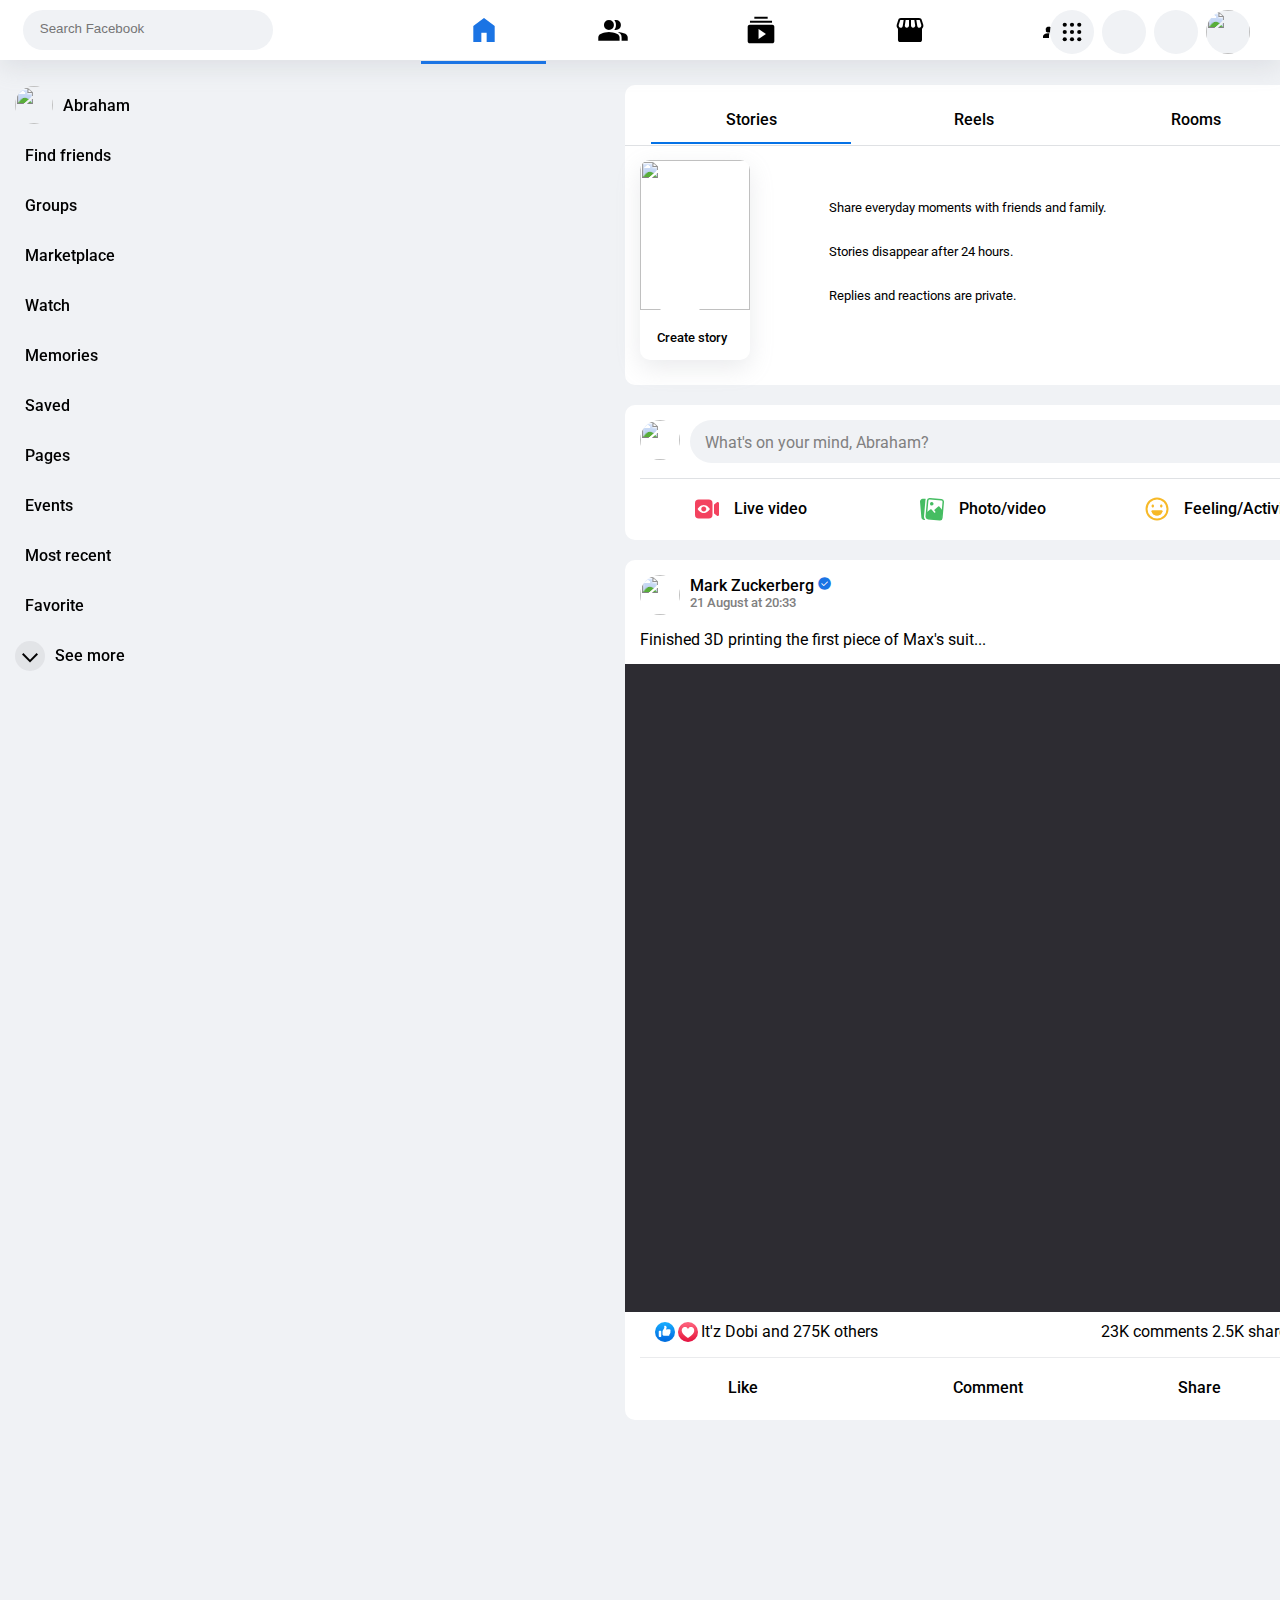
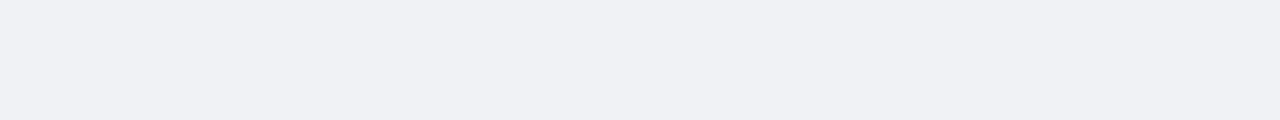
==== commit 3a654ccc: "done" ====
--- a/index.html
+++ b/index.html
@@ -60,7 +60,7 @@
       <div class="right">
         <div class="options">
           <div class="option menu">
-            <img class="menu-icon" src="./Icons/application.svg" alt="">
+            <img  class="menu-icon" src="./Icons/application.svg" alt="">
           </div>
           <div class="option messenger">
             <i class="fa-brands fa-facebook-messenger"></i>
@@ -85,7 +85,7 @@
     <!-- Left Bar -->
 
 
-    <div class="left-sidebar">
+    <div class="left_sidebar">
       <ul class="lists">
         <li>
           <div class="list">
--- a/style.css
+++ b/style.css
@@ -166,6 +166,7 @@
 
 .content{
   margin-top: 65px;
+  margin-left: 375px;
 }
 
 .container {
